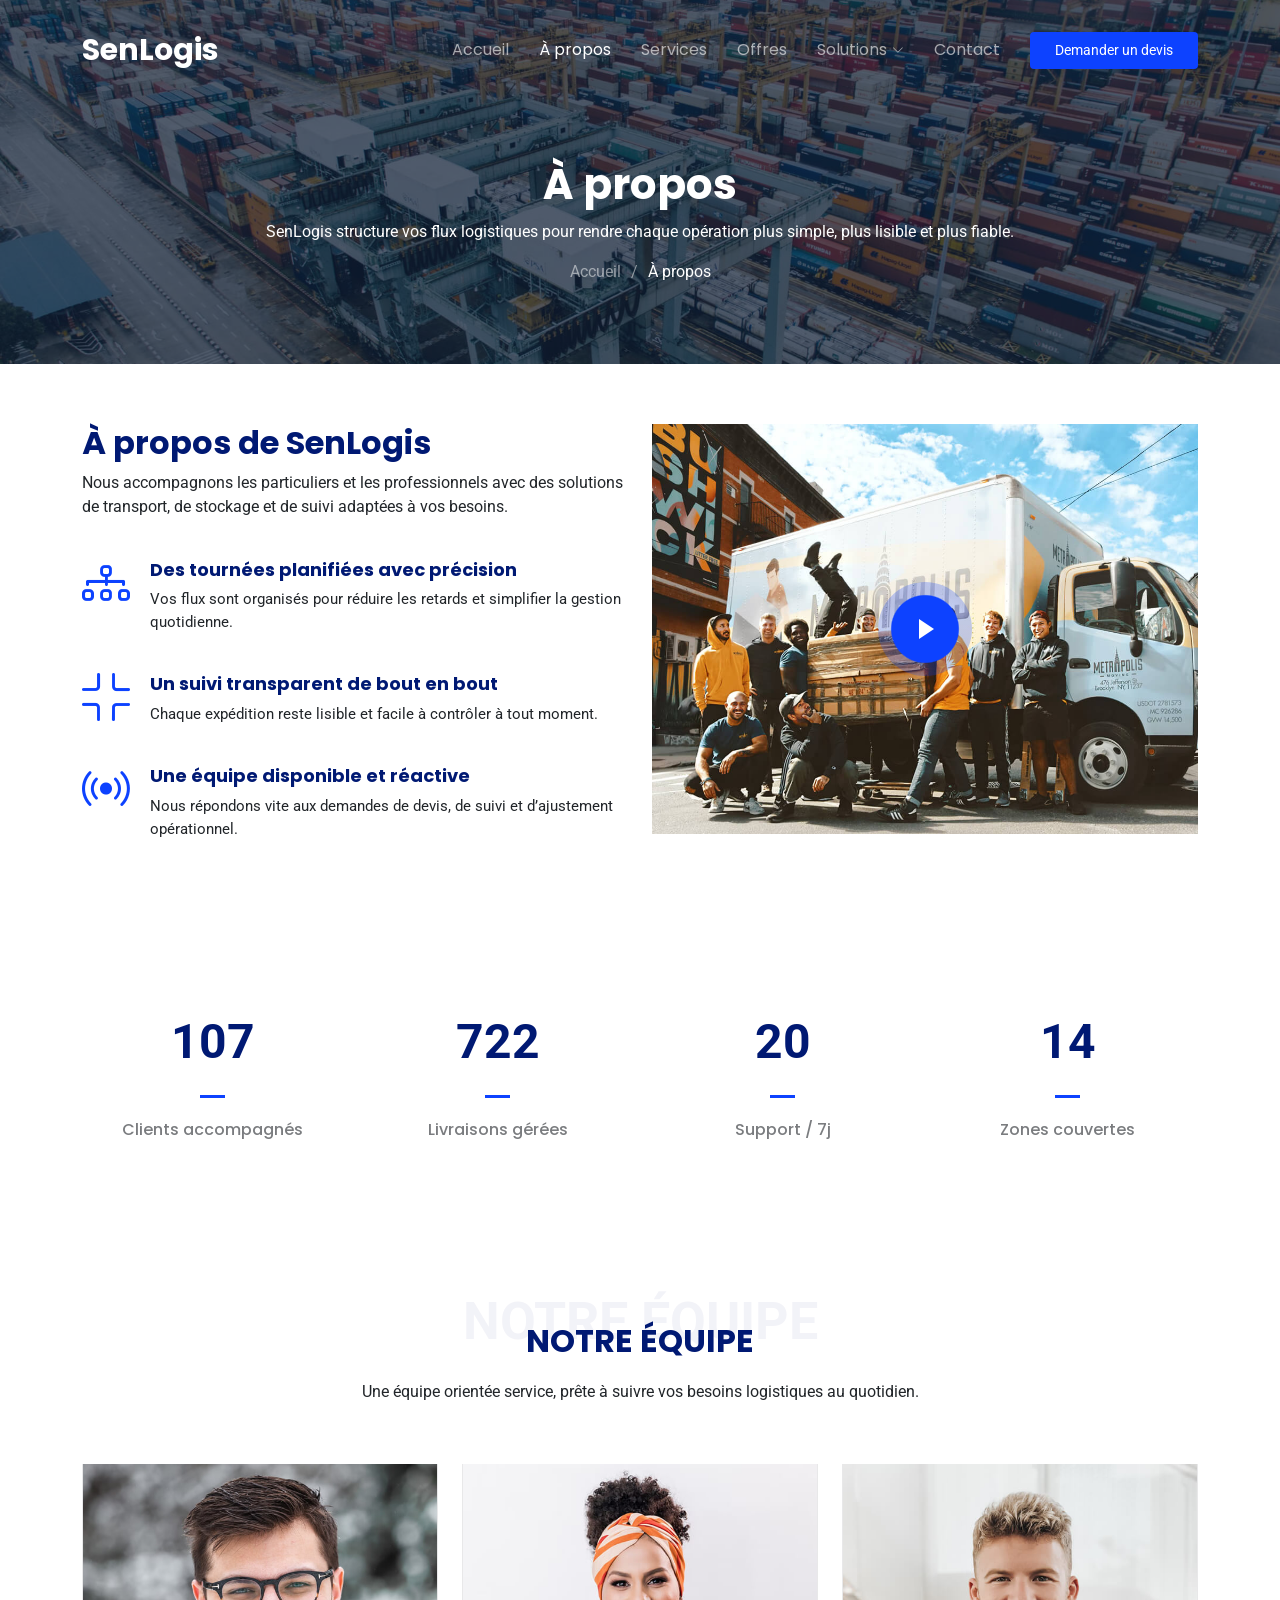
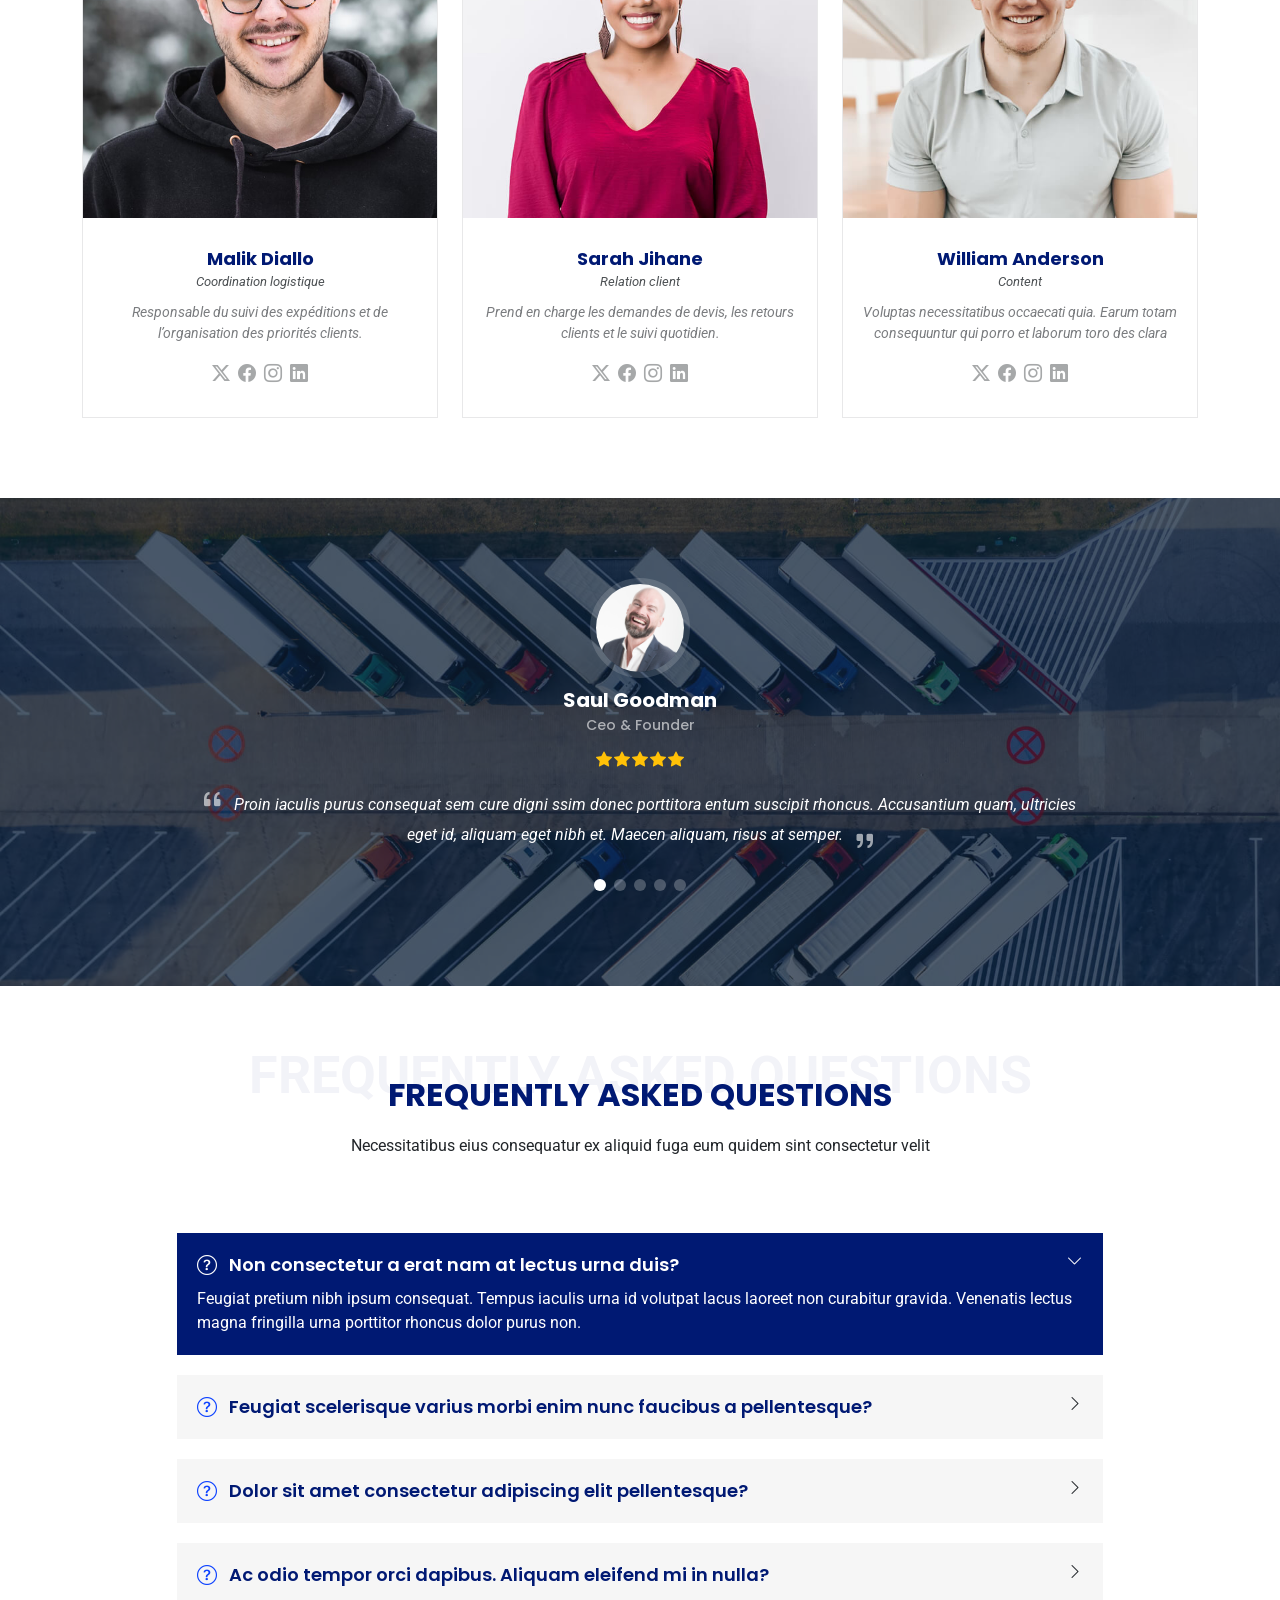
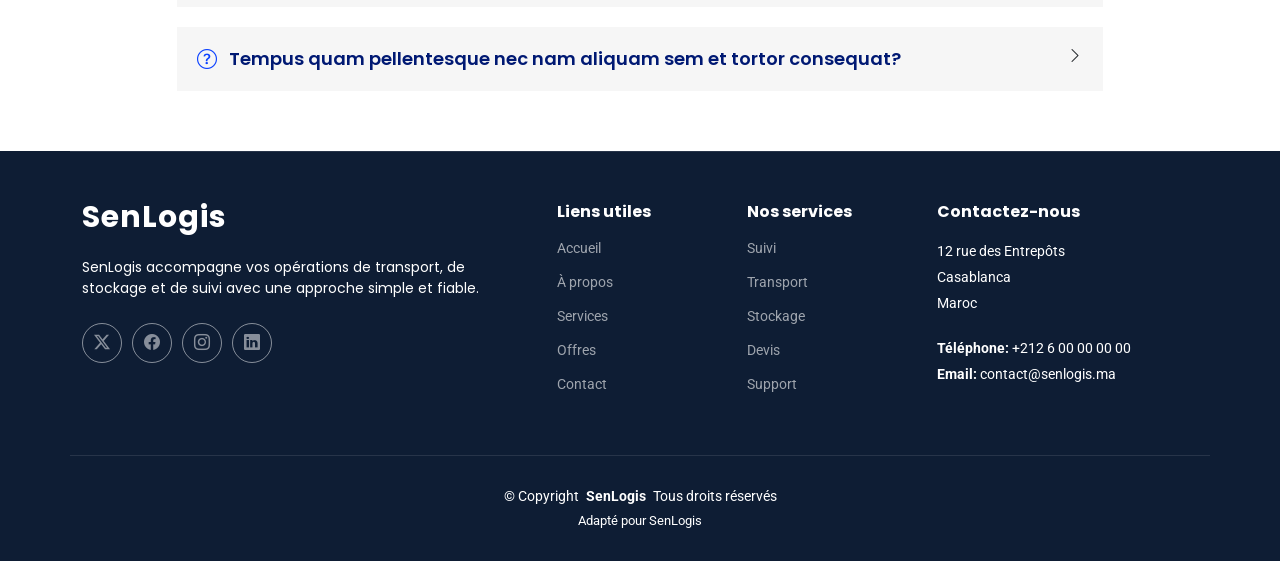
==== public/template/templateVitrine/Logis/about.html @ fa07f143 "project first push" ====
<!DOCTYPE html>
<html lang="en">

<head>
  <meta charset="utf-8">
  <meta content="width=device-width, initial-scale=1.0" name="viewport">
  <title>SenLogis - À propos</title>
  <meta name="description" content="">
  <meta name="keywords" content="">

  <!-- Favicons -->
  <link href="assets/img/favicon.png" rel="icon">
  <link href="assets/img/apple-touch-icon.png" rel="apple-touch-icon">

  <!-- Fonts -->
  <link href="https://fonts.googleapis.com" rel="preconnect">
  <link href="https://fonts.gstatic.com" rel="preconnect" crossorigin>
  <link href="https://fonts.googleapis.com/css2?family=Roboto:ital,wght@0,100;0,300;0,400;0,500;0,700;0,900;1,100;1,300;1,400;1,500;1,700;1,900&family=Poppins:ital,wght@0,100;0,200;0,300;0,400;0,500;0,600;0,700;0,800;0,900;1,100;1,200;1,300;1,400;1,500;1,600;1,700;1,800;1,900&display=swap" rel="stylesheet">

  <!-- Vendor CSS Files -->
  <link href="assets/vendor/bootstrap/css/bootstrap.min.css" rel="stylesheet">
  <link href="assets/vendor/bootstrap-icons/bootstrap-icons.css" rel="stylesheet">
  <link href="assets/vendor/aos/aos.css" rel="stylesheet">
  <link href="assets/vendor/fontawesome-free/css/all.min.css" rel="stylesheet">
  <link href="assets/vendor/glightbox/css/glightbox.min.css" rel="stylesheet">
  <link href="assets/vendor/swiper/swiper-bundle.min.css" rel="stylesheet">

  <!-- Main CSS File -->
  <link href="assets/css/main.css" rel="stylesheet">

  <!-- =======================================================
  * Template Name: SenLogis
  * Template URL: https://bootstrapmade.com/logis-bootstrap-logistics-website-template/
  * Updated: Apr 08 2026 with Bootstrap v5.3.8
  * Author: BootstrapMade.com
  * License: https://bootstrapmade.com/license/
  ======================================================== -->
</head>

<body class="about-page">

  <header id="header" class="header d-flex align-items-center fixed-top">
    <div class="container-fluid container-xl position-relative d-flex align-items-center">

      <a href="index.html" class="logo d-flex align-items-center me-auto">
        <!-- Uncomment the line below if you also wish to use an image logo -->
        <!-- <img src="assets/img/logo.png" alt=""> -->
        <h1 class="sitename">SenLogis</h1>
      </a>

      <nav id="navmenu" class="navmenu">
        <ul>
          <li><a href="index.html">Accueil<br></a></li>
          <li><a href="about.html" class="active">À propos</a></li>
          <li><a href="services.html">Services</a></li>
          <li><a href="pricing.html">Offres</a></li>
          <li class="dropdown"><a href="starter-page.html"><span>Solutions</span> <i class="bi bi-chevron-down toggle-dropdown"></i></a>
            <ul>
              <li><a href="service-details.html">Suivi</a></li>
              <li class="dropdown"><a href="service-details.html"><span>Détails</span> <i class="bi bi-chevron-down toggle-dropdown"></i></a>
                <ul>
                  <li><a href="about.html">Stockage</a></li>
                  <li><a href="services.html">Transport</a></li>
                  <li><a href="service-details.html">Fret</a></li>
                  <li><a href="pricing.html">Devis</a></li>
                  <li><a href="contact.html">Contact</a></li>
                </ul>
              </li>
              <li><a href="pricing.html">Offres</a></li>
              <li><a href="contact.html">Contact rapide</a></li>
              <li><a href="get-a-quote.html">Demande de devis</a></li>
            </ul>
          </li>
          <li><a href="contact.html">Contact</a></li>
        </ul>
        <i class="mobile-nav-toggle d-xl-none bi bi-list"></i>
      </nav>

      <a class="btn-getstarted" href="get-a-quote.html">Demander un devis</a>

    </div>
  </header>

  <main class="main">

    <!-- Page Title -->
    <div class="page-title dark-background" data-aos="fade" style="background-image: url(assets/img/page-title-bg.jpg);">
      <div class="container position-relative">
        <h1>À propos</h1>
        <p>SenLogis structure vos flux logistiques pour rendre chaque opération plus simple, plus lisible et plus fiable.</p>
        <nav class="breadcrumbs">
          <ol>
            <li><a href="index.html">Accueil</a></li>
            <li class="current">À propos</li>
          </ol>
        </nav>
      </div>
    </div><!-- End Page Title -->

    <!-- About Section -->
    <section id="about" class="about section">

      <div class="container">

        <div class="row gy-4">

          <div class="col-lg-6 position-relative align-self-start order-lg-last order-first" data-aos="fade-up" data-aos-delay="200">
            <img src="assets/img/about.jpg" class="img-fluid" alt="">
            <a href="https://www.youtube.com/watch?v=Y7f98aduVJ8" class="glightbox pulsating-play-btn"></a>
          </div>

          <div class="col-lg-6 content order-last  order-lg-first" data-aos="fade-up" data-aos-delay="100">
            <h3>À propos de SenLogis</h3>
            <p>
              Nous accompagnons les particuliers et les professionnels avec des solutions de transport, de stockage et de suivi adaptées à vos besoins.
            </p>
            <ul>
              <li>
                <i class="bi bi-diagram-3"></i>
                <div>
                  <h5>Des tournées planifiées avec précision</h5>
                  <p>Vos flux sont organisés pour réduire les retards et simplifier la gestion quotidienne.</p>
                </div>
              </li>
              <li>
                <i class="bi bi-fullscreen-exit"></i>
                <div>
                  <h5>Un suivi transparent de bout en bout</h5>
                  <p>Chaque expédition reste lisible et facile à contrôler à tout moment.</p>
                </div>
              </li>
              <li>
                <i class="bi bi-broadcast"></i>
                <div>
                  <h5>Une équipe disponible et réactive</h5>
                  <p>Nous répondons vite aux demandes de devis, de suivi et d’ajustement opérationnel.</p>
                </div>
              </li>
            </ul>
          </div>

        </div>

      </div>

    </section><!-- /About Section -->

    <!-- Stats Section -->
    <section id="stats" class="stats section">

      <div class="container" data-aos="fade-up" data-aos-delay="100">

        <div class="row gy-4">

          <div class="col-lg-3 col-md-6">
            <div class="stats-item text-center w-100 h-100">
              <span data-purecounter-start="0" data-purecounter-end="120" data-purecounter-duration="1" class="purecounter"></span>
              <p>Clients accompagnés</p>
            </div>
          </div><!-- End Stats Item -->

          <div class="col-lg-3 col-md-6">
            <div class="stats-item text-center w-100 h-100">
              <span data-purecounter-start="0" data-purecounter-end="840" data-purecounter-duration="1" class="purecounter"></span>
              <p>Livraisons gérées</p>
            </div>
          </div><!-- End Stats Item -->

          <div class="col-lg-3 col-md-6">
            <div class="stats-item text-center w-100 h-100">
              <span data-purecounter-start="0" data-purecounter-end="24" data-purecounter-duration="1" class="purecounter"></span>
              <p>Support / 7j</p>
            </div>
          </div><!-- End Stats Item -->

          <div class="col-lg-3 col-md-6">
            <div class="stats-item text-center w-100 h-100">
              <span data-purecounter-start="0" data-purecounter-end="18" data-purecounter-duration="1" class="purecounter"></span>
              <p>Zones couvertes</p>
            </div>
          </div><!-- End Stats Item -->

        </div>

      </div>

    </section><!-- /Stats Section -->

    <!-- Team Section -->
    <section id="team" class="team section">

      <!-- Section Title -->
      <div class="container section-title" data-aos="fade-up">
        <span>Notre équipe<br></span>
        <h2>Notre équipe</h2>
        <p>Une équipe orientée service, prête à suivre vos besoins logistiques au quotidien.</p>
      </div><!-- End Section Title -->

      <div class="container">

        <div class="row">

          <div class="col-lg-4 col-md-6 d-flex" data-aos="fade-up" data-aos-delay="100">
            <div class="member">
              <img src="assets/img/team/team-1.jpg" class="img-fluid" alt="">
              <div class="member-content">
                <h4>Malik Diallo</h4>
                <span>Coordination logistique</span>
                <p>
                  Responsable du suivi des expéditions et de l’organisation des priorités clients.
                </p>
                <div class="social">
                  <a href=""><i class="bi bi-twitter-x"></i></a>
                  <a href=""><i class="bi bi-facebook"></i></a>
                  <a href=""><i class="bi bi-instagram"></i></a>
                  <a href=""><i class="bi bi-linkedin"></i></a>
                </div>
              </div>
            </div>
          </div><!-- End Team Member -->

          <div class="col-lg-4 col-md-6 d-flex" data-aos="fade-up" data-aos-delay="200">
            <div class="member">
              <img src="assets/img/team/team-2.jpg" class="img-fluid" alt="">
              <div class="member-content">
                <h4>Sarah Jihane</h4>
                <span>Relation client</span>
                <p>
                  Prend en charge les demandes de devis, les retours clients et le suivi quotidien.
                </p>
                <div class="social">
                  <a href=""><i class="bi bi-twitter-x"></i></a>
                  <a href=""><i class="bi bi-facebook"></i></a>
                  <a href=""><i class="bi bi-instagram"></i></a>
                  <a href=""><i class="bi bi-linkedin"></i></a>
                </div>
              </div>
            </div>
          </div><!-- End Team Member -->

          <div class="col-lg-4 col-md-6 d-flex" data-aos="fade-up" data-aos-delay="300">
            <div class="member">
              <img src="assets/img/team/team-3.jpg" class="img-fluid" alt="">
              <div class="member-content">
                <h4>William Anderson</h4>
                <span>Content</span>
                <p>
                  Voluptas necessitatibus occaecati quia. Earum totam consequuntur qui porro et laborum toro des clara
                </p>
                <div class="social">
                  <a href=""><i class="bi bi-twitter-x"></i></a>
                  <a href=""><i class="bi bi-facebook"></i></a>
                  <a href=""><i class="bi bi-instagram"></i></a>
                  <a href=""><i class="bi bi-linkedin"></i></a>
                </div>
              </div>
            </div>
          </div><!-- End Team Member -->

        </div>

      </div>

    </section><!-- /Team Section -->

    <!-- Testimonials Section -->
    <section id="testimonials" class="testimonials section dark-background">

      <img src="assets/img/testimonials-bg.jpg" class="testimonials-bg" alt="">

      <div class="container" data-aos="fade-up" data-aos-delay="100">

        <div class="swiper init-swiper">
          <script type="application/json" class="swiper-config">
            {
              "loop": true,
              "speed": 600,
              "autoplay": {
                "delay": 5000
              },
              "slidesPerView": "auto",
              "pagination": {
                "el": ".swiper-pagination",
                "type": "bullets",
                "clickable": true
              }
            }
          </script>
          <div class="swiper-wrapper">

            <div class="swiper-slide">
              <div class="testimonial-item">
                <img src="assets/img/testimonials/testimonials-1.jpg" class="testimonial-img" alt="">
                <h3>Saul Goodman</h3>
                <h4>Ceo &amp; Founder</h4>
                <div class="stars">
                  <i class="bi bi-star-fill"></i><i class="bi bi-star-fill"></i><i class="bi bi-star-fill"></i><i class="bi bi-star-fill"></i><i class="bi bi-star-fill"></i>
                </div>
                <p>
                  <i class="bi bi-quote quote-icon-left"></i>
                  <span>Proin iaculis purus consequat sem cure digni ssim donec porttitora entum suscipit rhoncus. Accusantium quam, ultricies eget id, aliquam eget nibh et. Maecen aliquam, risus at semper.</span>
                  <i class="bi bi-quote quote-icon-right"></i>
                </p>
              </div>
            </div><!-- End testimonial item -->

            <div class="swiper-slide">
              <div class="testimonial-item">
                <img src="assets/img/testimonials/testimonials-2.jpg" class="testimonial-img" alt="">
                <h3>Sara Wilsson</h3>
                <h4>Designer</h4>
                <div class="stars">
                  <i class="bi bi-star-fill"></i><i class="bi bi-star-fill"></i><i class="bi bi-star-fill"></i><i class="bi bi-star-fill"></i><i class="bi bi-star-fill"></i>
                </div>
                <p>
                  <i class="bi bi-quote quote-icon-left"></i>
                  <span>Export tempor illum tamen malis malis eram quae irure esse labore quem cillum quid cillum eram malis quorum velit fore eram velit sunt aliqua noster fugiat irure amet legam anim culpa.</span>
                  <i class="bi bi-quote quote-icon-right"></i>
                </p>
              </div>
            </div><!-- End testimonial item -->

            <div class="swiper-slide">
              <div class="testimonial-item">
                <img src="assets/img/testimonials/testimonials-3.jpg" class="testimonial-img" alt="">
                <h3>Jena Karlis</h3>
                <h4>Store Owner</h4>
                <div class="stars">
                  <i class="bi bi-star-fill"></i><i class="bi bi-star-fill"></i><i class="bi bi-star-fill"></i><i class="bi bi-star-fill"></i><i class="bi bi-star-fill"></i>
                </div>
                <p>
                  <i class="bi bi-quote quote-icon-left"></i>
                  <span>Enim nisi quem export duis labore cillum quae magna enim sint quorum nulla quem veniam duis minim tempor labore quem eram duis noster aute amet eram fore quis sint minim.</span>
                  <i class="bi bi-quote quote-icon-right"></i>
                </p>
              </div>
            </div><!-- End testimonial item -->

            <div class="swiper-slide">
              <div class="testimonial-item">
                <img src="assets/img/testimonials/testimonials-4.jpg" class="testimonial-img" alt="">
                <h3>Matt Brandon</h3>
                <h4>Freelancer</h4>
                <div class="stars">
                  <i class="bi bi-star-fill"></i><i class="bi bi-star-fill"></i><i class="bi bi-star-fill"></i><i class="bi bi-star-fill"></i><i class="bi bi-star-fill"></i>
                </div>
                <p>
                  <i class="bi bi-quote quote-icon-left"></i>
                  <span>Fugiat enim eram quae cillum dolore dolor amet nulla culpa multos export minim fugiat minim velit minim dolor enim duis veniam ipsum anim magna sunt elit fore quem dolore labore illum veniam.</span>
                  <i class="bi bi-quote quote-icon-right"></i>
                </p>
              </div>
            </div><!-- End testimonial item -->

            <div class="swiper-slide">
              <div class="testimonial-item">
                <img src="assets/img/testimonials/testimonials-5.jpg" class="testimonial-img" alt="">
                <h3>John Larson</h3>
                <h4>Entrepreneur</h4>
                <div class="stars">
                  <i class="bi bi-star-fill"></i><i class="bi bi-star-fill"></i><i class="bi bi-star-fill"></i><i class="bi bi-star-fill"></i><i class="bi bi-star-fill"></i>
                </div>
                <p>
                  <i class="bi bi-quote quote-icon-left"></i>
                  <span>Quis quorum aliqua sint quem legam fore sunt eram irure aliqua veniam tempor noster veniam enim culpa labore duis sunt culpa nulla illum cillum fugiat legam esse veniam culpa fore nisi cillum quid.</span>
                  <i class="bi bi-quote quote-icon-right"></i>
                </p>
              </div>
            </div><!-- End testimonial item -->

          </div>
          <div class="swiper-pagination"></div>
        </div>

      </div>

    </section><!-- /Testimonials Section -->

    <!-- Faq Section -->
    <section id="faq" class="faq section">

      <!-- Section Title -->
      <div class="container section-title" data-aos="fade-up">
        <span>Frequently Asked Questions</span>
        <h2>Frequently Asked Questions</h2>
        <p>Necessitatibus eius consequatur ex aliquid fuga eum quidem sint consectetur velit</p>
      </div><!-- End Section Title -->

      <div class="container">

        <div class="row justify-content-center">

          <div class="col-lg-10">

            <div class="faq-container">

              <div class="faq-item faq-active" data-aos="fade-up" data-aos-delay="200">
                <i class="faq-icon bi bi-question-circle"></i>
                <h3>Non consectetur a erat nam at lectus urna duis?</h3>
                <div class="faq-content">
                  <p>Feugiat pretium nibh ipsum consequat. Tempus iaculis urna id volutpat lacus laoreet non curabitur gravida. Venenatis lectus magna fringilla urna porttitor rhoncus dolor purus non.</p>
                </div>
                <i class="faq-toggle bi bi-chevron-right"></i>
              </div><!-- End Faq item-->

              <div class="faq-item" data-aos="fade-up" data-aos-delay="300">
                <i class="faq-icon bi bi-question-circle"></i>
                <h3>Feugiat scelerisque varius morbi enim nunc faucibus a pellentesque?</h3>
                <div class="faq-content">
                  <p>Dolor sit amet consectetur adipiscing elit pellentesque habitant morbi. Id interdum velit laoreet id donec ultrices. Fringilla phasellus faucibus scelerisque eleifend donec pretium. Est pellentesque elit ullamcorper dignissim. Mauris ultrices eros in cursus turpis massa tincidunt dui.</p>
                </div>
                <i class="faq-toggle bi bi-chevron-right"></i>
              </div><!-- End Faq item-->

              <div class="faq-item" data-aos="fade-up" data-aos-delay="400">
                <i class="faq-icon bi bi-question-circle"></i>
                <h3>Dolor sit amet consectetur adipiscing elit pellentesque?</h3>
                <div class="faq-content">
                  <p>Eleifend mi in nulla posuere sollicitudin aliquam ultrices sagittis orci. Faucibus pulvinar elementum integer enim. Sem nulla pharetra diam sit amet nisl suscipit. Rutrum tellus pellentesque eu tincidunt. Lectus urna duis convallis convallis tellus. Urna molestie at elementum eu facilisis sed odio morbi quis</p>
                </div>
                <i class="faq-toggle bi bi-chevron-right"></i>
              </div><!-- End Faq item-->

              <div class="faq-item" data-aos="fade-up" data-aos-delay="500">
                <i class="faq-icon bi bi-question-circle"></i>
                <h3>Ac odio tempor orci dapibus. Aliquam eleifend mi in nulla?</h3>
                <div class="faq-content">
                  <p>Dolor sit amet consectetur adipiscing elit pellentesque habitant morbi. Id interdum velit laoreet id donec ultrices. Fringilla phasellus faucibus scelerisque eleifend donec pretium. Est pellentesque elit ullamcorper dignissim. Mauris ultrices eros in cursus turpis massa tincidunt dui.</p>
                </div>
                <i class="faq-toggle bi bi-chevron-right"></i>
              </div><!-- End Faq item-->

              <div class="faq-item" data-aos="fade-up" data-aos-delay="600">
                <i class="faq-icon bi bi-question-circle"></i>
                <h3>Tempus quam pellentesque nec nam aliquam sem et tortor consequat?</h3>
                <div class="faq-content">
                  <p>Molestie a iaculis at erat pellentesque adipiscing commodo. Dignissim suspendisse in est ante in. Nunc vel risus commodo viverra maecenas accumsan. Sit amet nisl suscipit adipiscing bibendum est. Purus gravida quis blandit turpis cursus in</p>
                </div>
                <i class="faq-toggle bi bi-chevron-right"></i>
              </div><!-- End Faq item-->

            </div>

          </div>

        </div>

      </div>

    </section><!-- /Faq Section -->

  </main>

  <footer id="footer" class="footer dark-background">

    <div class="container footer-top">
      <div class="row gy-4">
        <div class="col-lg-5 col-md-12 footer-about">
          <a href="index.html" class="logo d-flex align-items-center">
            <span class="sitename">SenLogis</span>
          </a>
          <p>SenLogis accompagne vos opérations de transport, de stockage et de suivi avec une approche simple et fiable.</p>
          <div class="social-links d-flex mt-4">
            <a href=""><i class="bi bi-twitter-x"></i></a>
            <a href=""><i class="bi bi-facebook"></i></a>
            <a href=""><i class="bi bi-instagram"></i></a>
            <a href=""><i class="bi bi-linkedin"></i></a>
          </div>
        </div>

        <div class="col-lg-2 col-6 footer-links">
          <h4>Liens utiles</h4>
          <ul>
            <li><a href="index.html">Accueil</a></li>
            <li><a href="about.html">À propos</a></li>
            <li><a href="services.html">Services</a></li>
            <li><a href="pricing.html">Offres</a></li>
            <li><a href="contact.html">Contact</a></li>
          </ul>
        </div>

        <div class="col-lg-2 col-6 footer-links">
          <h4>Nos services</h4>
          <ul>
            <li><a href="service-details.html">Suivi</a></li>
            <li><a href="service-details.html">Transport</a></li>
            <li><a href="service-details.html">Stockage</a></li>
            <li><a href="get-a-quote.html">Devis</a></li>
            <li><a href="contact.html">Support</a></li>
          </ul>
        </div>

        <div class="col-lg-3 col-md-12 footer-contact text-center text-md-start">
          <h4>Contactez-nous</h4>
          <p>12 rue des Entrepôts</p>
          <p>Casablanca</p>
          <p>Maroc</p>
          <p class="mt-4"><strong>Téléphone:</strong> <span>+212 6 00 00 00 00</span></p>
          <p><strong>Email:</strong> <span>contact@senlogis.ma</span></p>
        </div>

      </div>
    </div>

    <div class="container copyright text-center mt-4">
      <p>© <span>Copyright</span> <strong class="px-1 sitename">SenLogis</strong> <span>Tous droits réservés</span></p>
      <div class="credits">
        <!-- All the links in the footer should remain intact. -->
        <!-- You can delete the links only if you've purchased the pro version. -->
        <!-- Licensing information: https://bootstrapmade.com/license/ -->
        <!-- Purchase the pro version with working PHP/AJAX contact form: [buy-url] -->
        Adapté pour SenLogis
      </div>
    </div>

  </footer>

  <!-- Scroll Top -->
  <a href="#" id="scroll-top" class="scroll-top d-flex align-items-center justify-content-center"><i class="bi bi-arrow-up-short"></i></a>

  <!-- Preloader -->
  <div id="preloader"></div>

  <!-- Vendor JS Files -->
  <script src="assets/vendor/bootstrap/js/bootstrap.bundle.min.js"></script>
  <script src="assets/vendor/php-email-form/validate.js"></script>
  <script src="assets/vendor/aos/aos.js"></script>
  <script src="assets/vendor/purecounter/purecounter_vanilla.js"></script>
  <script src="assets/vendor/glightbox/js/glightbox.min.js"></script>
  <script src="assets/vendor/swiper/swiper-bundle.min.js"></script>

  <!-- Main JS File -->
  <script src="assets/js/main.js"></script>

</body>

</html>
---- public/template/templateVitrine/Logis/assets/css/main.css ----
/**
* Template Name: Logis
* Template URL: https://bootstrapmade.com/logis-bootstrap-logistics-website-template/
* Updated: Aug 07 2024 with Bootstrap v5.3.3
* Author: BootstrapMade.com
* License: https://bootstrapmade.com/license/
*/

/*--------------------------------------------------------------
# Font & Color Variables
# Help: https://bootstrapmade.com/color-system/
--------------------------------------------------------------*/
/* Fonts */
:root {
  --default-font: "Roboto",  system-ui, -apple-system, "Segoe UI", Roboto, "Helvetica Neue", Arial, "Noto Sans", "Liberation Sans", sans-serif, "Apple Color Emoji", "Segoe UI Emoji", "Segoe UI Symbol", "Noto Color Emoji";
  --heading-font: "Poppins",  sans-serif;
  --nav-font: "Poppins",  sans-serif;
}

/* Global Colors - The following color variables are used throughout the website. Updating them here will change the color scheme of the entire website */
:root { 
  --background-color: #ffffff; /* Background color for the entire website, including individual sections */
  --default-color: #212529; /* Default color used for the majority of the text content across the entire website */
  --heading-color: #001973; /* Color for headings, subheadings and title throughout the website */
  --accent-color: #0d42ff; /* Accent color that represents your brand on the website. It's used for buttons, links, and other elements that need to stand out */
  --surface-color: #ffffff; /* The surface color is used as a background of boxed elements within sections, such as cards, icon boxes, or other elements that require a visual separation from the global background. */
  --contrast-color: #ffffff; /* Contrast color for text, ensuring readability against backgrounds of accent, heading, or default colors. */
}

/* Nav Menu Colors - The following color variables are used specifically for the navigation menu. They are separate from the global colors to allow for more customization options */
:root {
  --nav-color: rgba(255, 255, 255, 0.6);  /* The default color of the main navmenu links */
  --nav-hover-color: #ffffff; /* Applied to main navmenu links when they are hovered over or active */
  --nav-mobile-background-color: #ffffff; /* Used as the background color for mobile navigation menu */
  --nav-dropdown-background-color: #ffffff; /* Used as the background color for dropdown items that appear when hovering over primary navigation items */
  --nav-dropdown-color: #212529; /* Used for navigation links of the dropdown items in the navigation menu. */
  --nav-dropdown-hover-color: #0d42ff; /* Similar to --nav-hover-color, this color is applied to dropdown navigation links when they are hovered over. */
}

/* Color Presets - These classes override global colors when applied to any section or element, providing reuse of the sam color scheme. */

.light-background {
  --background-color: #f7f9fc;
  --surface-color: #ffffff;
}

.dark-background {
  --background-color: #0e1d34;
  --default-color: #ffffff;
  --heading-color: #ffffff;
  --surface-color: #19335c;
  --contrast-color: #ffffff;
}

/* Smooth scroll */
:root {
  scroll-behavior: smooth;
}

/*--------------------------------------------------------------
# General Styling & Shared Classes
--------------------------------------------------------------*/
body {
  color: var(--default-color);
  background-color: var(--background-color);
  font-family: var(--default-font);
}

a {
  color: var(--accent-color);
  text-decoration: none;
  transition: 0.3s;
}

a:hover {
  color: color-mix(in srgb, var(--accent-color), transparent 25%);
  text-decoration: none;
}

h1,
h2,
h3,
h4,
h5,
h6 {
  color: var(--heading-color);
  font-family: var(--heading-font);
}

/* Pulsating Play Button
------------------------------*/
.pulsating-play-btn {
  width: 94px;
  height: 94px;
  background: radial-gradient(var(--accent-color) 50%, color-mix(in srgb, var(--accent-color), transparent 75%) 52%);
  border-radius: 50%;
  display: block;
  position: relative;
  overflow: hidden;
}

.pulsating-play-btn:before {
  content: "";
  position: absolute;
  width: 120px;
  height: 120px;
  animation-delay: 0s;
  animation: pulsate-play-btn 2s;
  animation-direction: forwards;
  animation-iteration-count: infinite;
  animation-timing-function: steps;
  opacity: 1;
  border-radius: 50%;
  border: 5px solid color-mix(in srgb, var(--accent-color), transparent 30%);
  top: -15%;
  left: -15%;
  background: rgba(198, 16, 0, 0);
}

.pulsating-play-btn:after {
  content: "";
  position: absolute;
  left: 50%;
  top: 50%;
  transform: translateX(-40%) translateY(-50%);
  width: 0;
  height: 0;
  border-top: 10px solid transparent;
  border-bottom: 10px solid transparent;
  border-left: 15px solid #fff;
  z-index: 100;
  transition: all 400ms cubic-bezier(0.55, 0.055, 0.675, 0.19);
}

.pulsating-play-btn:hover:before {
  content: "";
  position: absolute;
  left: 50%;
  top: 50%;
  transform: translateX(-40%) translateY(-50%);
  width: 0;
  height: 0;
  border: none;
  border-top: 10px solid transparent;
  border-bottom: 10px solid transparent;
  border-left: 15px solid #fff;
  z-index: 200;
  animation: none;
  border-radius: 0;
}

.pulsating-play-btn:hover:after {
  border-left: 15px solid var(--accent-color);
  transform: scale(20);
}

@keyframes pulsate-play-btn {
  0% {
    transform: scale(0.6, 0.6);
    opacity: 1;
  }

  100% {
    transform: scale(1, 1);
    opacity: 0;
  }
}

/* PHP Email Form Messages
------------------------------*/
.php-email-form .error-message {
  display: none;
  background: #df1529;
  color: #ffffff;
  text-align: left;
  padding: 15px;
  margin-bottom: 24px;
  font-weight: 600;
}

.php-email-form .sent-message {
  display: none;
  color: #ffffff;
  background: #059652;
  text-align: center;
  padding: 15px;
  margin-bottom: 24px;
  font-weight: 600;
}

.php-email-form .loading {
  display: none;
  background: var(--surface-color);
  text-align: center;
  padding: 15px;
  margin-bottom: 24px;
}

.php-email-form .loading:before {
  content: "";
  display: inline-block;
  border-radius: 50%;
  width: 24px;
  height: 24px;
  margin: 0 10px -6px 0;
  border: 3px solid var(--accent-color);
  border-top-color: var(--surface-color);
  animation: php-email-form-loading 1s linear infinite;
}

@keyframes php-email-form-loading {
  0% {
    transform: rotate(0deg);
  }

  100% {
    transform: rotate(360deg);
  }
}

/*--------------------------------------------------------------
# Global Header
--------------------------------------------------------------*/
.header {
  --background-color: rgba(255, 255, 255, 0);
  --heading-color: #ffffff;
  color: var(--default-color);
  background-color: var(--background-color);
  padding: 20px 0;
  transition: all 0.5s;
  z-index: 997;
}

.header .logo {
  line-height: 1;
}

.header .logo img {
  max-height: 36px;
  margin-right: 8px;
}

.header .logo h1 {
  font-size: 30px;
  margin: 0;
  font-weight: 700;
  color: var(--heading-color);
}

.header .btn-getstarted,
.header .btn-getstarted:focus {
  color: var(--contrast-color);
  background: var(--accent-color);
  font-size: 14px;
  padding: 8px 25px;
  margin: 0 0 0 30px;
  border-radius: 4px;
  transition: 0.3s;
}

.header .btn-getstarted:hover,
.header .btn-getstarted:focus:hover {
  color: var(--contrast-color);
  background: color-mix(in srgb, var(--accent-color), transparent 15%);
}

@media (max-width: 1200px) {
  .header .logo {
    order: 1;
  }

  .header .btn-getstarted {
    order: 2;
    margin: 0 15px 0 0;
    padding: 6px 15px;
  }

  .header .navmenu {
    order: 3;
  }
}

.scrolled .header {
  padding: 10px 0;
  box-shadow: 0px 0 18px rgba(0, 0, 0, 0.1);
}

/* Global Header on Scroll
------------------------------*/
.scrolled .header {
  --background-color: rgba(14, 29, 52, 0.9);
}

/*--------------------------------------------------------------
# Navigation Menu
--------------------------------------------------------------*/
/* Navmenu - Desktop */
@media (min-width: 1200px) {
  .navmenu {
    padding: 0;
  }

  .navmenu ul {
    margin: 0;
    padding: 0;
    display: flex;
    list-style: none;
    align-items: center;
  }

  .navmenu li {
    position: relative;
  }

  .navmenu a,
  .navmenu a:focus {
    color: var(--nav-color);
    padding: 18px 15px;
    font-size: 16px;
    font-family: var(--nav-font);
    font-weight: 400;
    display: flex;
    align-items: center;
    justify-content: space-between;
    white-space: nowrap;
    transition: 0.3s;
  }

  .navmenu a i,
  .navmenu a:focus i {
    font-size: 12px;
    line-height: 0;
    margin-left: 5px;
    transition: 0.3s;
  }

  .navmenu li:last-child a {
    padding-right: 0;
  }

  .navmenu li:hover>a,
  .navmenu .active,
  .navmenu .active:focus {
    color: var(--nav-hover-color);
  }

  .navmenu .dropdown ul {
    margin: 0;
    padding: 10px 0;
    background: var(--nav-dropdown-background-color);
    display: block;
    position: absolute;
    visibility: hidden;
    left: 14px;
    top: 130%;
    opacity: 0;
    transition: 0.3s;
    border-radius: 4px;
    z-index: 99;
    box-shadow: 0px 0px 30px rgba(0, 0, 0, 0.1);
  }

  .navmenu .dropdown ul li {
    min-width: 200px;
  }

  .navmenu .dropdown ul a {
    padding: 10px 20px;
    font-size: 15px;
    text-transform: none;
    color: var(--nav-dropdown-color);
  }

  .navmenu .dropdown ul a i {
    font-size: 12px;
  }

  .navmenu .dropdown ul a:hover,
  .navmenu .dropdown ul .active:hover,
  .navmenu .dropdown ul li:hover>a {
    color: var(--nav-dropdown-hover-color);
  }

  .navmenu .dropdown:hover>ul {
    opacity: 1;
    top: 100%;
    visibility: visible;
  }

  .navmenu .dropdown .dropdown ul {
    top: 0;
    left: -90%;
    visibility: hidden;
  }

  .navmenu .dropdown .dropdown:hover>ul {
    opacity: 1;
    top: 0;
    left: -100%;
    visibility: visible;
  }
}

/* Navmenu - Mobile */
@media (max-width: 1199px) {
  .mobile-nav-toggle {
    color: var(--nav-color);
    font-size: 28px;
    line-height: 0;
    margin-right: 10px;
    cursor: pointer;
    transition: color 0.3s;
  }

  .navmenu {
    padding: 0;
    z-index: 9997;
  }

  .navmenu ul {
    display: none;
    list-style: none;
    position: absolute;
    inset: 60px 20px 20px 20px;
    padding: 10px 0;
    margin: 0;
    border-radius: 6px;
    background-color: var(--nav-mobile-background-color);
    overflow-y: auto;
    transition: 0.3s;
    z-index: 9998;
    box-shadow: 0px 0px 30px rgba(0, 0, 0, 0.1);
  }

  .navmenu a,
  .navmenu a:focus {
    color: var(--nav-dropdown-color);
    padding: 10px 20px;
    font-family: var(--nav-font);
    font-size: 17px;
    font-weight: 500;
    display: flex;
    align-items: center;
    justify-content: space-between;
    white-space: nowrap;
    transition: 0.3s;
  }

  .navmenu a i,
  .navmenu a:focus i {
    font-size: 12px;
    line-height: 0;
    margin-left: 5px;
    width: 30px;
    height: 30px;
    display: flex;
    align-items: center;
    justify-content: center;
    border-radius: 50%;
    transition: 0.3s;
    background-color: color-mix(in srgb, var(--accent-color), transparent 90%);
  }

  .navmenu a i:hover,
  .navmenu a:focus i:hover {
    background-color: var(--accent-color);
    color: var(--contrast-color);
  }

  .navmenu a:hover,
  .navmenu .active,
  .navmenu .active:focus {
    color: var(--nav-dropdown-hover-color);
  }

  .navmenu .active i,
  .navmenu .active:focus i {
    background-color: var(--accent-color);
    color: var(--contrast-color);
    transform: rotate(180deg);
  }

  .navmenu .dropdown ul {
    position: static;
    display: none;
    z-index: 99;
    padding: 10px 0;
    margin: 10px 20px;
    background-color: var(--nav-dropdown-background-color);
    border: 1px solid color-mix(in srgb, var(--default-color), transparent 90%);
    box-shadow: none;
    transition: all 0.5s ease-in-out;
  }

  .navmenu .dropdown ul ul {
    background-color: rgba(33, 37, 41, 0.1);
  }

  .navmenu .dropdown>.dropdown-active {
    display: block;
    background-color: rgba(33, 37, 41, 0.03);
  }

  .mobile-nav-active {
    overflow: hidden;
  }

  .mobile-nav-active .mobile-nav-toggle {
    color: #fff;
    position: absolute;
    font-size: 32px;
    top: 15px;
    right: 15px;
    margin-right: 0;
    z-index: 9999;
  }

  .mobile-nav-active .navmenu {
    position: fixed;
    overflow: hidden;
    inset: 0;
    background: rgba(33, 37, 41, 0.8);
    transition: 0.3s;
  }

  .mobile-nav-active .navmenu>ul {
    display: block;
  }
}

/*--------------------------------------------------------------
# Global Footer
--------------------------------------------------------------*/
.footer {
  color: var(--default-color);
  background-color: var(--background-color);
  font-size: 14px;
  position: relative;
}

.footer .footer-top {
  padding-top: 50px;
  border-top: 1px solid color-mix(in srgb, var(--default-color), transparent 90%);
}

.footer .footer-about .logo {
  line-height: 1;
  margin-bottom: 25px;
}

.footer .footer-about .logo img {
  max-height: 40px;
  margin-right: 6px;
}

.footer .footer-about .logo span {
  color: var(--heading-color);
  font-size: 30px;
  font-weight: 700;
  letter-spacing: 1px;
  font-family: var(--heading-font);
}

.footer .footer-about p {
  font-size: 14px;
  font-family: var(--heading-font);
}

.footer .social-links a {
  display: flex;
  align-items: center;
  justify-content: center;
  width: 40px;
  height: 40px;
  border-radius: 50%;
  border: 1px solid color-mix(in srgb, var(--default-color), transparent 50%);
  font-size: 16px;
  color: color-mix(in srgb, var(--default-color), transparent 50%);
  margin-right: 10px;
  transition: 0.3s;
}

.footer .social-links a:hover {
  color: var(--default-color);
  border-color: var(--default-color);
}

.footer h4 {
  font-size: 16px;
  font-weight: bold;
  position: relative;
  padding-bottom: 12px;
}

.footer .footer-links {
  margin-bottom: 30px;
}

.footer .footer-links ul {
  list-style: none;
  padding: 0;
  margin: 0;
}

.footer .footer-links ul i {
  padding-right: 2px;
  font-size: 12px;
  line-height: 0;
}

.footer .footer-links ul li {
  padding: 10px 0;
  display: flex;
  align-items: center;
}

.footer .footer-links ul li:first-child {
  padding-top: 0;
}

.footer .footer-links ul a {
  color: color-mix(in srgb, var(--default-color), transparent 40%);
  display: inline-block;
  line-height: 1;
}

.footer .footer-links ul a:hover {
  color: var(--default-color);
}

.footer .footer-contact p {
  margin-bottom: 5px;
}

.footer .copyright {
  padding-top: 30px;
  padding-bottom: 30px;
  border-top: 1px solid color-mix(in srgb, var(--heading-color), transparent 90%);
}

.footer .copyright p {
  margin-bottom: 0;
}

.footer .credits {
  margin-top: 4px;
  font-size: 13px;
}

.footer .credits a {
  color: var(--default-color);
}

/*--------------------------------------------------------------
# Preloader
--------------------------------------------------------------*/
#preloader {
  position: fixed;
  inset: 0;
  z-index: 9999;
  overflow: hidden;
  background-color: var(--background-color);
  transition: all 0.6s ease-out;
  width: 100%;
  height: 100vh;
}

#preloader:before,
#preloader:after {
  content: "";
  position: absolute;
  border: 4px solid var(--accent-color);
  border-radius: 50%;
  animation: animate-preloader 2s cubic-bezier(0, 0.2, 0.8, 1) infinite;
}

#preloader:after {
  animation-delay: -0.5s;
}

@keyframes animate-preloader {
  0% {
    width: 10px;
    height: 10px;
    top: calc(50% - 5px);
    left: calc(50% - 5px);
    opacity: 1;
  }

  100% {
    width: 72px;
    height: 72px;
    top: calc(50% - 36px);
    left: calc(50% - 36px);
    opacity: 0;
  }
}

/*--------------------------------------------------------------
# Scroll Top Button
--------------------------------------------------------------*/
.scroll-top {
  position: fixed;
  visibility: hidden;
  opacity: 0;
  right: 15px;
  bottom: 15px;
  z-index: 99999;
  background-color: var(--accent-color);
  width: 40px;
  height: 40px;
  border-radius: 4px;
  transition: all 0.4s;
}

.scroll-top i {
  font-size: 24px;
  color: var(--contrast-color);
  line-height: 0;
}

.scroll-top:hover {
  background-color: color-mix(in srgb, var(--accent-color), transparent 20%);
  color: var(--contrast-color);
}

.scroll-top.active {
  visibility: visible;
  opacity: 1;
}

/*--------------------------------------------------------------
# Disable aos animation delay on mobile devices
--------------------------------------------------------------*/
@media screen and (max-width: 768px) {
  [data-aos-delay] {
    transition-delay: 0 !important;
  }
}

/*--------------------------------------------------------------
# Global Page Titles & Breadcrumbs
--------------------------------------------------------------*/
.page-title {
  color: var(--default-color);
  background-color: var(--background-color);
  background-size: cover;
  background-position: center;
  background-repeat: no-repeat;
  padding: 160px 0 80px 0;
  text-align: center;
  position: relative;
}

.page-title:before {
  content: "";
  background-color: color-mix(in srgb, var(--background-color), transparent 30%);
  position: absolute;
  inset: 0;
}

.page-title h1 {
  font-size: 42px;
  font-weight: 700;
  margin-bottom: 10px;
}

.page-title .breadcrumbs ol {
  display: flex;
  flex-wrap: wrap;
  list-style: none;
  justify-content: center;
  padding: 0;
  margin: 0;
  font-size: 16px;
  font-weight: 400;
}

.page-title .breadcrumbs ol a {
  color: color-mix(in srgb, var(--default-color), transparent 50%);
}

.page-title .breadcrumbs ol a:hover {
  color: var(--contrast-color);
}

.page-title .breadcrumbs ol li+li {
  padding-left: 10px;
}

.page-title .breadcrumbs ol li+li::before {
  content: "/";
  display: inline-block;
  padding-right: 10px;
  color: color-mix(in srgb, var(--default-color), transparent 50%);
}

/*--------------------------------------------------------------
# Global Sections
--------------------------------------------------------------*/
section,
.section {
  color: var(--default-color);
  background-color: var(--background-color);
  padding: 60px 0;
  scroll-margin-top: 100px;
  overflow: clip;
}

@media (max-width: 1199px) {

  section,
  .section {
    scroll-margin-top: 66px;
  }
}

/*--------------------------------------------------------------
# Global Section Titles
--------------------------------------------------------------*/
.section-title {
  text-align: center;
  padding: 30px 0;
  margin-bottom: 30px;
  position: relative;
}

.section-title h2 {
  font-size: 32px;
  font-weight: 700;
  text-transform: uppercase;
  margin-bottom: 20px;
  padding-bottom: 0;
  position: relative;
  z-index: 2;
}

.section-title span {
  position: absolute;
  top: 4px;
  color: color-mix(in srgb, var(--heading-color), transparent 95%);
  left: 0;
  right: 0;
  z-index: 1;
  font-weight: 700;
  font-size: 52px;
  text-transform: uppercase;
  line-height: 1;
}

.section-title p {
  margin-bottom: 0;
  position: relative;
  z-index: 2;
}

@media (max-width: 575px) {
  .section-title h2 {
    font-size: 28px;
    margin-bottom: 15px;
  }

  .section-title span {
    font-size: 38px;
  }
}

/*--------------------------------------------------------------
# Hero Section
--------------------------------------------------------------*/
.hero {
  width: 100%;
  min-height: 50vh;
  position: relative;
  padding: 120px 0 60px 0;
}

.hero .hero-bg {
  position: absolute;
  inset: 0;
  display: block;
  width: 100%;
  height: 100%;
  object-fit: cover;
  z-index: 1;
}

.hero .container {
  position: relative;
  z-index: 3;
}

.hero h2 {
  margin-bottom: 20px;
  padding: 0;
  font-size: 40px;
  font-weight: 700;
}

@media (max-width: 575px) {
  .hero h2 {
    font-size: 30px;
  }
}

.hero p {
  font-size: 15px;
  font-weight: 400;
  margin-bottom: 40px;
}

.hero form {
  background: color-mix(in srgb, var(--default-color) 5%, white 90%);
  padding: 10px;
  border-radius: 10px;
}

.hero form .form-control {
  padding-top: 18px;
  padding-bottom: 18px;
  padding-left: 20px;
  padding-right: 20px;
  border: none;
  margin-right: 10px;
  border: none !important;
  background: none !important;
}

.hero form .form-control:hover,
.hero form .form-control:focus {
  outline: none;
  box-shadow: none;
}

.hero form .btn-primary {
  color: var(--contrast-color);
  background-color: var(--accent-color);
  flex-shrink: 0;
  padding: 0 25px;
}

.hero form .btn-primary:hover {
  background-color: color-mix(in srgb, var(--accent-color), transparent 15%);
}

.hero .stats-item {
  padding: 30px;
  width: 100%;
}

.hero .stats-item span {
  font-size: 32px;
  display: block;
  font-weight: 700;
  margin-bottom: 15px;
  padding-bottom: 15px;
  position: relative;
}

.hero .stats-item span:after {
  content: "";
  position: absolute;
  display: block;
  width: 20px;
  height: 3px;
  background: var(--accent-color);
  left: 0;
  right: 0;
  bottom: 0;
  margin: auto;
}

.hero .stats-item p {
  padding: 0;
  margin: 0;
  font-family: var(--heading-font);
  font-size: 15px;
  font-weight: 600;
}

/*--------------------------------------------------------------
# Featured Services Section
--------------------------------------------------------------*/
.featured-services .service-item {
  position: relative;
  height: 100%;
  margin-bottom: 30px;
}

.featured-services .service-item .icon {
  margin-right: 20px;
}

.featured-services .service-item .icon i {
  color: var(--accent-color);
  font-size: 40px;
  transition: 0.3s;
}

.featured-services .service-item:hover .icon i {
  color: var(--accent-color);
}

.featured-services .service-item .title {
  color: var(--heading-color);
  font-weight: 700;
  margin-bottom: 10px;
  font-size: 20px;
  transition: 0.3s;
}

.featured-services .service-item .description {
  font-size: 15px;
  color: color-mix(in srgb, var(--default-color), transparent 30%);
  margin-bottom: 10px;
}

.featured-services .service-item .readmore {
  display: flex;
  align-items: center;
  color: color-mix(in srgb, var(--default-color), transparent 30%);
  transition: 0.3s;
  font-weight: 700;
  font-size: 14px;
}

.featured-services .service-item .readmore i {
  margin-left: 8px;
}

.featured-services .service-item:hover .title,
.featured-services .service-item:hover .readmore,
.featured-services .service-item:hover .icon i {
  color: var(--accent-color);
}

/*--------------------------------------------------------------
# About Section
--------------------------------------------------------------*/
.about .content h3 {
  font-size: 2rem;
  font-weight: 700;
}

.about .content ul {
  list-style: none;
  padding: 0;
}

.about .content ul li {
  display: flex;
  align-items: flex-start;
  margin-top: 40px;
}

.about .content ul i {
  flex-shrink: 0;
  font-size: 48px;
  color: var(--accent-color);
  margin-right: 20px;
  line-height: 0;
}

.about .content ul h5 {
  font-size: 18px;
  font-weight: 700;
}

.about .content ul p {
  font-size: 15px;
}

.about .content p:last-child {
  margin-bottom: 0;
}

.about .pulsating-play-btn {
  position: absolute;
  left: calc(50% - 47px);
  top: calc(50% - 47px);
}

/*--------------------------------------------------------------
# Services Section
--------------------------------------------------------------*/
.services .card {
  background-color: var(--surface-color);
  color: var(--default-color);
  border: 1px solid color-mix(in srgb, var(--default-color), transparent 85%);
  position: relative;
  border-radius: 0;
  height: 100%;
}

.services .card .card-img {
  overflow: hidden;
  margin-bottom: 15px;
  border-radius: 0;
}

.services .card .card-img img {
  transition: 0.3s ease-in-out;
}

.services .card h3 {
  font-weight: 700;
  font-size: 18px;
  margin-bottom: 5px;
  padding: 10px 30px;
  text-transform: uppercase;
}

.services .card a {
  color: var(--heading-color);
  transition: 0.3;
}

.services .card a:hover {
  color: var(--accent-color);
}

.services .card p {
  padding: 0 30px;
  margin-bottom: 30px;
  color: color-mix(in srgb, var(--default-color), transparent 40%);
  font-size: 15px;
}

.services .card:hover .card-img img {
  transform: scale(1.1);
}

/*--------------------------------------------------------------
# Call To Action Section
--------------------------------------------------------------*/
.call-to-action {
  padding: 80px 0;
  position: relative;
  clip-path: inset(0);
}

.call-to-action img {
  position: fixed;
  top: 0;
  left: 0;
  display: block;
  width: 100%;
  height: 100%;
  object-fit: cover;
  z-index: 1;
}

.call-to-action:before {
  content: "";
  background: color-mix(in srgb, var(--background-color), transparent 20%);
  position: absolute;
  inset: 0;
  z-index: 2;
}

.call-to-action .container {
  position: relative;
  z-index: 3;
}

.call-to-action h3 {
  font-size: 28px;
  font-weight: 700;
  color: var(--default-color);
}

.call-to-action p {
  color: var(--default-color);
}

.call-to-action .cta-btn {
  font-family: var(--heading-font);
  font-weight: 500;
  font-size: 16px;
  letter-spacing: 1px;
  display: inline-block;
  padding: 12px 40px;
  border-radius: 5px;
  transition: 0.5s;
  margin: 10px;
  border: 2px solid var(--contrast-color);
  color: var(--contrast-color);
}

.call-to-action .cta-btn:hover {
  background: var(--accent-color);
  border: 2px solid var(--accent-color);
}

/*--------------------------------------------------------------
# Features Section
--------------------------------------------------------------*/
.features .features-item {
  color: color-mix(in srgb, var(--default-color), transparent 20%);
}

.features .features-item+.features-item {
  margin-top: 100px;
}

@media (max-width: 640px) {
  .features .features-item+.features-item {
    margin-top: 40px;
  }
}

.features .features-item h3 {
  font-weight: 700;
  font-size: 26px;
}

.features .features-item ul {
  list-style: none;
  padding: 0;
}

.features .features-item ul li {
  padding-bottom: 10px;
  display: flex;
  align-items: center;
}

.features .features-item ul li:last-child {
  padding-bottom: 0;
}

.features .features-item ul i {
  font-size: 20px;
  padding-right: 4px;
  color: var(--accent-color);
}

.features .features-item p:last-child {
  margin-bottom: 0;
}

/*--------------------------------------------------------------
# Pricing Section
--------------------------------------------------------------*/
.pricing .pricing-item {
  background-color: var(--surface-color);
  box-shadow: 0 3px 20px -2px rgba(0, 0, 0, 0.1);
  border-top: 4px solid var(--background-color);
  padding: 60px 40px;
  height: 100%;
  border-radius: 5px;
}

.pricing h3 {
  font-weight: 600;
  margin-bottom: 15px;
  font-size: 20px;
}

.pricing h4 {
  color: var(--accent-color);
  font-size: 48px;
  font-weight: 400;
  font-family: var(--heading-font);
  margin-bottom: 0;
}

.pricing h4 sup {
  font-size: 28px;
}

.pricing h4 span {
  color: color-mix(in srgb, var(--default-color), transparent 50%);
  font-size: 18px;
}

.pricing ul {
  padding: 20px 0;
  list-style: none;
  color: color-mix(in srgb, var(--default-color), transparent 30%);
  text-align: left;
  line-height: 20px;
}

.pricing ul li {
  padding: 10px 0;
  display: flex;
  align-items: center;
}

.pricing ul i {
  color: #059652;
  font-size: 24px;
  padding-right: 3px;
}

.pricing ul .na {
  color: color-mix(in srgb, var(--default-color), transparent 60%);
}

.pricing ul .na i {
  color: color-mix(in srgb, var(--default-color), transparent 60%);
}

.pricing ul .na span {
  text-decoration: line-through;
}

.pricing .buy-btn {
  color: var(--accent-color);
  display: inline-block;
  padding: 8px 35px 10px 35px;
  border-radius: 50px;
  transition: none;
  font-size: 16px;
  font-weight: 500;
  font-family: var(--heading-font);
  transition: 0.3s;
  border: 1px solid var(--accent-color);
}

.pricing .buy-btn:hover {
  background: var(--accent-color);
  color: var(--contrast-color);
}

.pricing .featured {
  border-top-color: var(--accent-color);
}

.pricing .featured .buy-btn {
  background: var(--accent-color);
  color: var(--contrast-color);
}

@media (max-width: 992px) {
  .pricing .box {
    max-width: 60%;
    margin: 0 auto 30px auto;
  }
}

@media (max-width: 767px) {
  .pricing .box {
    max-width: 80%;
    margin: 0 auto 30px auto;
  }
}

@media (max-width: 420px) {
  .pricing .box {
    max-width: 100%;
    margin: 0 auto 30px auto;
  }
}

/*--------------------------------------------------------------
# Testimonials Section
--------------------------------------------------------------*/
.testimonials {
  padding: 80px 0;
  position: relative;
}

.testimonials:before {
  content: "";
  background: color-mix(in srgb, var(--background-color), transparent 30%);
  position: absolute;
  inset: 0;
  z-index: 2;
}

.testimonials .testimonials-bg {
  position: absolute;
  inset: 0;
  display: block;
  width: 100%;
  height: 100%;
  object-fit: cover;
  z-index: 1;
}

.testimonials .container {
  position: relative;
  z-index: 3;
}

.testimonials .testimonials-carousel,
.testimonials .testimonials-slider {
  overflow: hidden;
}

.testimonials .testimonial-item {
  text-align: center;
}

.testimonials .testimonial-item .testimonial-img {
  width: 100px;
  border-radius: 50%;
  border: 6px solid color-mix(in srgb, var(--default-color), transparent 85%);
  margin: 0 auto;
}

.testimonials .testimonial-item h3 {
  font-size: 20px;
  font-weight: bold;
  margin: 10px 0 5px 0;
}

.testimonials .testimonial-item h4 {
  font-size: 14px;
  margin: 0 0 15px 0;
  color: color-mix(in srgb, var(--default-color), transparent 40%);
}

.testimonials .testimonial-item .stars {
  margin-bottom: 15px;
}

.testimonials .testimonial-item .stars i {
  color: #ffc107;
  margin: 0 1px;
}

.testimonials .testimonial-item .quote-icon-left,
.testimonials .testimonial-item .quote-icon-right {
  color: color-mix(in srgb, var(--default-color), transparent 40%);
  font-size: 26px;
  line-height: 0;
}

.testimonials .testimonial-item .quote-icon-left {
  display: inline-block;
  left: -5px;
  position: relative;
}

.testimonials .testimonial-item .quote-icon-right {
  display: inline-block;
  right: -5px;
  position: relative;
  top: 10px;
  transform: scale(-1, -1);
}

.testimonials .testimonial-item p {
  font-style: italic;
  margin: 0 auto 15px auto;
}

.testimonials .swiper-wrapper {
  height: auto;
}

.testimonials .swiper-pagination {
  margin-top: 20px;
  position: relative;
}

.testimonials .swiper-pagination .swiper-pagination-bullet {
  width: 12px;
  height: 12px;
  background-color: color-mix(in srgb, var(--default-color), transparent 50%);
  opacity: 0.5;
}

.testimonials .swiper-pagination .swiper-pagination-bullet-active {
  background-color: var(--default-color);
  opacity: 1;
}

@media (min-width: 992px) {
  .testimonials .testimonial-item p {
    width: 80%;
  }
}

/*--------------------------------------------------------------
# Faq Section
--------------------------------------------------------------*/
.faq .faq-container {
  margin-top: 15px;
}

.faq .faq-container .faq-item {
  position: relative;
  padding: 20px;
  margin-bottom: 20px;
  background-color: color-mix(in srgb, var(--default-color), transparent 96%);
  overflow: hidden;
  transition: 0.3s;
}

.faq .faq-container .faq-item:last-child {
  margin-bottom: 0;
}

.faq .faq-container .faq-item h3 {
  font-weight: 600;
  font-size: 18px;
  line-height: 24px;
  margin: 0 30px 0 32px;
  transition: 0.3s;
  cursor: pointer;
}

.faq .faq-container .faq-item h3 span {
  color: var(--accent-color);
  padding-right: 5px;
}

.faq .faq-container .faq-item h3:hover {
  color: var(--accent-color);
}

.faq .faq-container .faq-item .faq-content {
  display: grid;
  grid-template-rows: 0fr;
  transition: 0.3s ease-in-out;
  visibility: hidden;
  opacity: 0;
}

.faq .faq-container .faq-item .faq-content p {
  margin-bottom: 0;
  overflow: hidden;
}

.faq .faq-container .faq-item .faq-icon {
  position: absolute;
  top: 22px;
  left: 20px;
  font-size: 20px;
  line-height: 0;
  transition: 0.3s;
  color: var(--accent-color);
}

.faq .faq-container .faq-item .faq-toggle {
  position: absolute;
  top: 20px;
  right: 20px;
  font-size: 16px;
  line-height: 0;
  transition: 0.3s;
  cursor: pointer;
}

.faq .faq-container .faq-item .faq-toggle:hover {
  color: var(--accent-color);
}

.faq .faq-container .faq-active {
  background-color: var(--heading-color);
  transition: 0.3s;
}

.faq .faq-container .faq-active h3,
.faq .faq-container .faq-active h3:hover,
.faq .faq-container .faq-active .faq-toggle,
.faq .faq-container .faq-active .faq-icon,
.faq .faq-container .faq-active .faq-content {
  color: var(--contrast-color);
}

.faq .faq-container .faq-active .faq-content {
  grid-template-rows: 1fr;
  visibility: visible;
  opacity: 1;
  padding-top: 10px;
}

.faq .faq-container .faq-active .faq-toggle {
  transform: rotate(90deg);
}

/*--------------------------------------------------------------
# Stats Section
--------------------------------------------------------------*/
.stats .stats-item {
  padding: 30px;
  width: 100%;
}

.stats .stats-item span {
  color: var(--heading-color);
  font-size: 48px;
  display: block;
  font-weight: 700;
  margin-bottom: 20px;
  padding-bottom: 20px;
  position: relative;
}

.stats .stats-item span:after {
  content: "";
  position: absolute;
  display: block;
  width: 25px;
  height: 3px;
  background: var(--accent-color);
  left: 0;
  right: 0;
  bottom: 0;
  margin: auto;
}

.stats .stats-item p {
  color: color-mix(in srgb, var(--default-color), transparent 40%);
  padding: 0;
  margin: 0;
  font-family: var(--heading-font);
  font-weight: 500;
}

/*--------------------------------------------------------------
# Team Section
--------------------------------------------------------------*/
.team .member {
  background-color: var(--surface-color);
  border: 1px solid color-mix(in srgb, var(--default-color), transparent 90%);
  text-align: center;
  margin-bottom: 20px;
}

.team .member img {
  margin: -1px -1px 30px -1px;
}

.team .member .member-content {
  padding: 0 20px 30px 20px;
}

.team .member h4 {
  font-weight: 700;
  margin-bottom: 2px;
  font-size: 18px;
}

.team .member span {
  font-style: italic;
  display: block;
  font-size: 13px;
  color: color-mix(in srgb, var(--default-color), transparent 20%);
}

.team .member p {
  padding-top: 10px;
  font-size: 14px;
  font-style: italic;
  color: color-mix(in srgb, var(--default-color), transparent 40%);
}

.team .member .social {
  margin-top: 15px;
}

.team .member .social a {
  color: color-mix(in srgb, var(--default-color), transparent 60%);
  transition: 0.3s;
}

.team .member .social a:hover {
  color: var(--accent-color);
}

.team .member .social i {
  font-size: 18px;
  margin: 0 2px;
}

/*--------------------------------------------------------------
# Service Details Section
--------------------------------------------------------------*/
.service-details .services-list {
  background-color: var(--surface-color);
  padding: 10px 30px;
  border: 1px solid color-mix(in srgb, var(--default-color), transparent 90%);
  margin-bottom: 20px;
}

.service-details .services-list a {
  display: block;
  line-height: 1;
  padding: 8px 0 8px 15px;
  border-left: 3px solid color-mix(in srgb, var(--default-color), transparent 70%);
  margin: 20px 0;
  color: color-mix(in srgb, var(--default-color), transparent 20%);
  transition: 0.3s;
}

.service-details .services-list a.active {
  color: var(--heading-color);
  font-weight: 700;
  border-color: var(--accent-color);
}

.service-details .services-list a:hover {
  border-color: var(--accent-color);
}

.service-details .services-img {
  margin-bottom: 20px;
}

.service-details h3 {
  font-size: 26px;
  font-weight: 700;
}

.service-details h4 {
  font-size: 20px;
  font-weight: 700;
}

.service-details p {
  font-size: 15px;
}

.service-details ul {
  list-style: none;
  padding: 0;
  font-size: 15px;
}

.service-details ul li {
  padding: 5px 0;
  display: flex;
  align-items: center;
}

.service-details ul i {
  font-size: 20px;
  margin-right: 8px;
  color: var(--accent-color);
}

/*--------------------------------------------------------------
# Alt Pricing Section
--------------------------------------------------------------*/
.alt-pricing .pricing-item {
  background-color: var(--surface-color);
  box-shadow: 0 3px 20px -2px rgba(0, 0, 0, 0.1);
  padding-bottom: 30px;
  position: relative;
}

.alt-pricing .pricing-item h3 {
  font-weight: 700;
  margin-bottom: 0;
  font-size: 24px;
}

.alt-pricing .pricing-item h4 {
  font-size: 48px;
  color: var(--accent-color);
  font-weight: 400;
  font-family: var(--heading-font);
  margin-bottom: 25px;
  text-align: center;
}

.alt-pricing .pricing-item h4 sup {
  font-size: 28px;
}

.alt-pricing .pricing-item h4 span {
  color: color-mix(in srgb, var(--default-color), transparent 60%);
  font-size: 18px;
}

.alt-pricing .pricing-item ul {
  padding: 20px 0;
  list-style: none;
  color: color-mix(in srgb, var(--default-color), transparent 40%);
  text-align: left;
  line-height: 20px;
}

.alt-pricing .pricing-item ul li {
  padding-top: 15px;
  display: flex;
  align-items: center;
}

.alt-pricing .pricing-item ul i {
  color: #059652;
  font-size: 24px;
  padding-right: 3px;
}

.alt-pricing .pricing-item ul .na {
  color: color-mix(in srgb, var(--default-color), transparent 60%);
}

.alt-pricing .pricing-item ul .na i {
  color: color-mix(in srgb, var(--default-color), transparent 60%);
}

.alt-pricing .pricing-item ul .na span {
  text-decoration: line-through;
}

.alt-pricing .buy-btn {
  color: var(--contrast-color);
  background-color: var(--accent-color);
  border: 2px solid var(--accent-color);
  display: inline-block;
  padding: 12px 40px;
  border-radius: 4px;
  transition: none;
  font-size: 16px;
  font-weight: 500;
  transition: 0.3s;
  font-family: var(--heading-font);
}

.alt-pricing .buy-btn:hover {
  background: color-mix(in srgb, var(--accent-color), transparent 20%);
}

.alt-pricing .featured {
  background: var(--accent-color);
}

.alt-pricing .featured h3,
.alt-pricing .featured h4,
.alt-pricing .featured h4 span,
.alt-pricing .featured ul,
.alt-pricing .featured ul .na,
.alt-pricing .featured ul i,
.alt-pricing .featured ul .na i {
  color: var(--contrast-color);
}

.alt-pricing .featured .buy-btn {
  background: var(--accent-color);
  color: var(--contrast-color);
  border-color: var(--contrast-color);
}

.alt-pricing .featured .buy-btn:hover {
  background: color-mix(in srgb, var(--accent-color) 90%, black 15%);
  color: var(--contrast-color);
}

/*--------------------------------------------------------------
# Contact Section
--------------------------------------------------------------*/
.contact .info-item+.info-item {
  margin-top: 40px;
}

.contact .info-item i {
  color: var(--contrast-color);
  background: var(--accent-color);
  font-size: 20px;
  width: 44px;
  height: 44px;
  display: flex;
  justify-content: center;
  align-items: center;
  border-radius: 4px;
  transition: all 0.3s ease-in-out;
  margin-right: 15px;
}

.contact .info-item h3 {
  font-size: 20px;
  padding: 0;
  font-size: 18px;
  font-weight: 700;
  margin-bottom: 5px;
}

.contact .info-item p {
  padding: 0;
  margin-bottom: 0;
  font-size: 14px;
}

.contact .php-email-form {
  height: 100%;
}

.contact .php-email-form input[type=text],
.contact .php-email-form input[type=email],
.contact .php-email-form textarea {
  font-size: 14px;
  padding: 10px 15px;
  box-shadow: none;
  border-radius: 0;
  color: var(--default-color);
  background-color: color-mix(in srgb, var(--background-color), transparent 50%);
  border-color: color-mix(in srgb, var(--default-color), transparent 80%);
}

.contact .php-email-form input[type=text]:focus,
.contact .php-email-form input[type=email]:focus,
.contact .php-email-form textarea:focus {
  border-color: var(--accent-color);
}

.contact .php-email-form input[type=text]::placeholder,
.contact .php-email-form input[type=email]::placeholder,
.contact .php-email-form textarea::placeholder {
  color: color-mix(in srgb, var(--default-color), transparent 70%);
}

.contact .php-email-form button[type=submit] {
  color: var(--contrast-color);
  background: var(--accent-color);
  border: 0;
  padding: 10px 30px;
  transition: 0.4s;
  border-radius: 4px;
}

.contact .php-email-form button[type=submit]:hover {
  background: color-mix(in srgb, var(--accent-color), transparent 20%);
}

/*--------------------------------------------------------------
# Get A Quote Section
--------------------------------------------------------------*/
.get-a-quote .quote-bg {
  min-height: 500px;
  background-size: cover;
  background-position: center;
}

.get-a-quote .php-email-form {
  background: color-mix(in srgb, var(--default-color), transparent 97%);
  padding: 30px;
  height: 100%;
}

@media (max-width: 575px) {
  .get-a-quote .php-email-form {
    padding: 20px;
  }
}

.get-a-quote .php-email-form h3 {
  font-size: 14px;
  font-weight: 700;
  text-transform: uppercase;
  letter-spacing: 1px;
}

.get-a-quote .php-email-form h4 {
  font-size: 14px;
  font-weight: 700;
  text-transform: uppercase;
  letter-spacing: 1px;
  margin: 20px 0 0 0;
}

.get-a-quote .php-email-form p {
  font-size: 14px;
  margin-bottom: 20px;
}

.get-a-quote .php-email-form input[type=text],
.get-a-quote .php-email-form input[type=email],
.get-a-quote .php-email-form textarea {
  font-size: 14px;
  padding: 10px 15px;
  box-shadow: none;
  border-radius: 0;
  color: var(--default-color);
  background-color: color-mix(in srgb, var(--background-color), transparent 20%);
  border-color: color-mix(in srgb, var(--default-color), transparent 80%);
}

.get-a-quote .php-email-form input[type=text]:focus,
.get-a-quote .php-email-form input[type=email]:focus,
.get-a-quote .php-email-form textarea:focus {
  border-color: var(--accent-color);
}

.get-a-quote .php-email-form input[type=text]::placeholder,
.get-a-quote .php-email-form input[type=email]::placeholder,
.get-a-quote .php-email-form textarea::placeholder {
  color: color-mix(in srgb, var(--default-color), transparent 70%);
}

.get-a-quote .php-email-form button[type=submit] {
  color: var(--contrast-color);
  background: var(--accent-color);
  border: 0;
  padding: 10px 30px;
  transition: 0.4s;
  border-radius: 4px;
}

.get-a-quote .php-email-form button[type=submit]:hover {
  background: color-mix(in srgb, var(--accent-color), transparent 20%);
}

/*--------------------------------------------------------------
# Starter Section Section
--------------------------------------------------------------*/
.starter-section {
  /* Add your styles here */
}
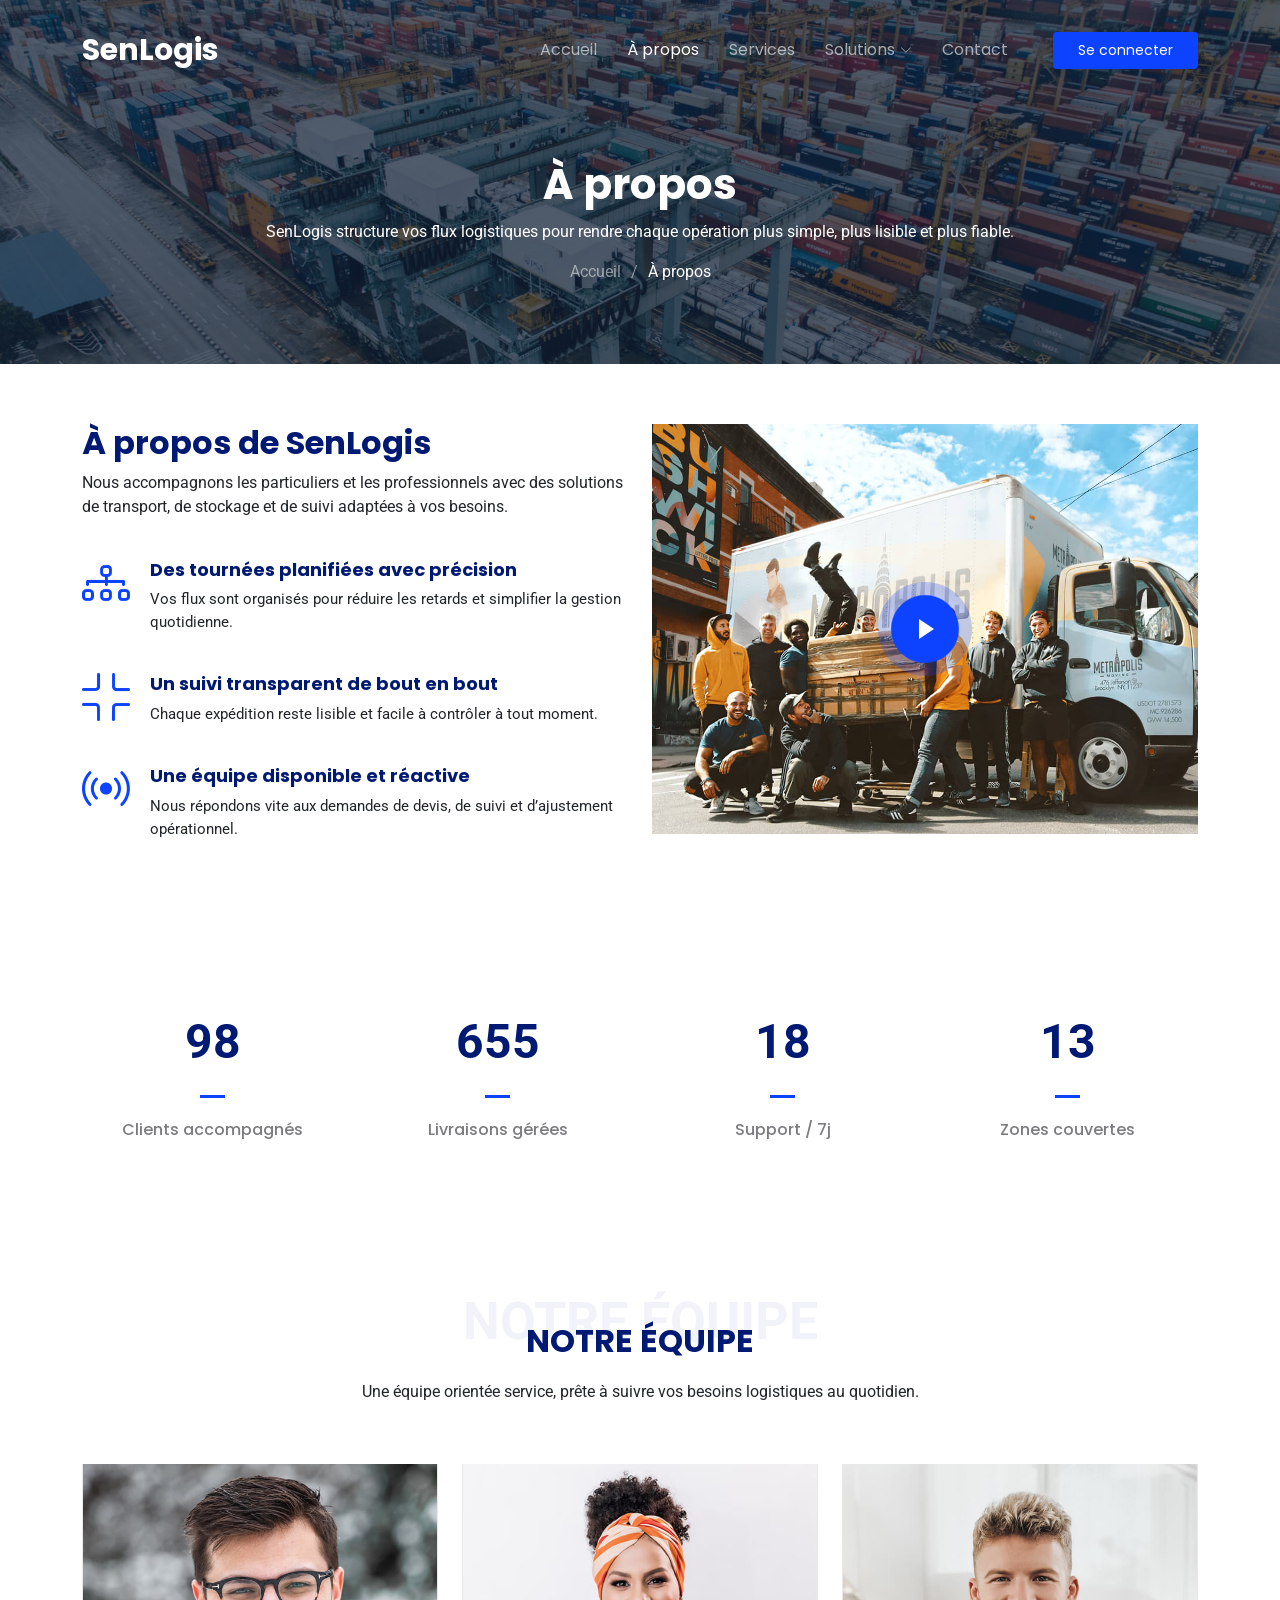
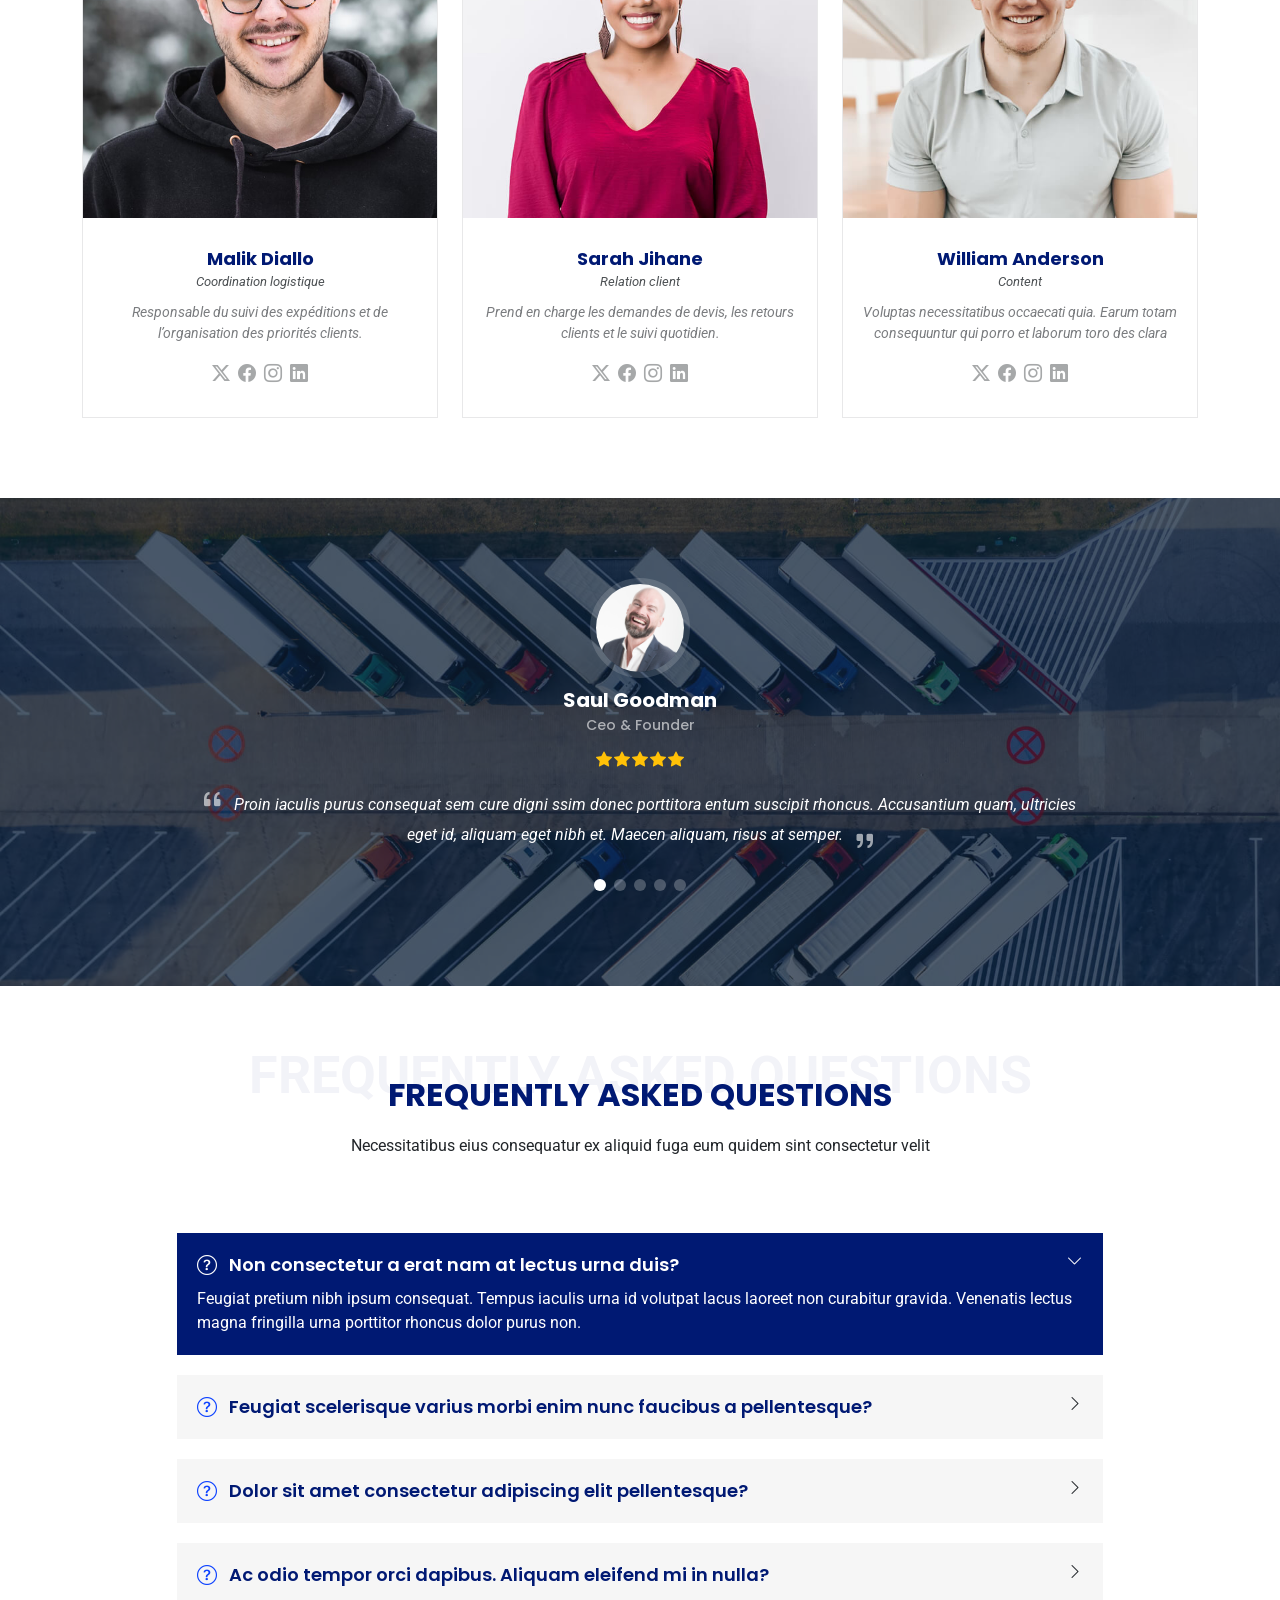
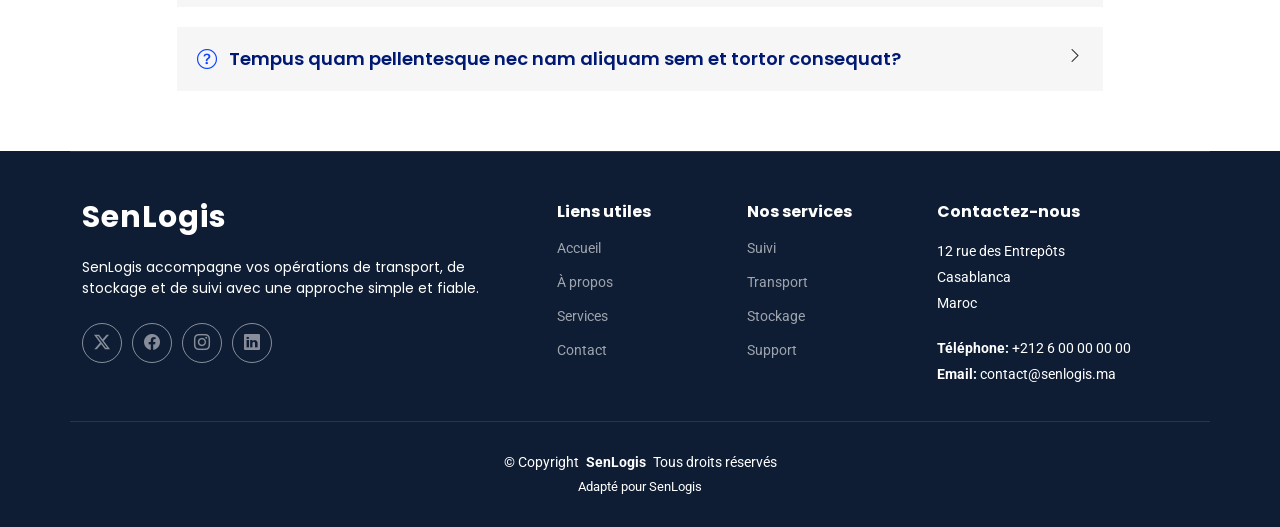
==== commit f9c36e4d: "zozo" ====
--- a/public/template/templateVitrine/Logis/about.html
+++ b/public/template/templateVitrine/Logis/about.html
@@ -50,10 +50,9 @@
 
       <nav id="navmenu" class="navmenu">
         <ul>
-          <li><a href="index.html">Accueil<br></a></li>
+          <li><a href="../../../../index.php">Accueil<br></a></li>
           <li><a href="about.html" class="active">À propos</a></li>
           <li><a href="services.html">Services</a></li>
-          <li><a href="pricing.html">Offres</a></li>
           <li class="dropdown"><a href="starter-page.html"><span>Solutions</span> <i class="bi bi-chevron-down toggle-dropdown"></i></a>
             <ul>
               <li><a href="service-details.html">Suivi</a></li>
@@ -62,21 +61,18 @@
                   <li><a href="about.html">Stockage</a></li>
                   <li><a href="services.html">Transport</a></li>
                   <li><a href="service-details.html">Fret</a></li>
-                  <li><a href="pricing.html">Devis</a></li>
                   <li><a href="contact.html">Contact</a></li>
                 </ul>
               </li>
-              <li><a href="pricing.html">Offres</a></li>
               <li><a href="contact.html">Contact rapide</a></li>
-              <li><a href="get-a-quote.html">Demande de devis</a></li>
             </ul>
           </li>
           <li><a href="contact.html">Contact</a></li>
+          <a class="btn-getstarted" href="../../../../login.php">Se connecter</a>
+
         </ul>
         <i class="mobile-nav-toggle d-xl-none bi bi-list"></i>
       </nav>
-
-      <a class="btn-getstarted" href="get-a-quote.html">Demander un devis</a>
 
     </div>
   </header>
@@ -474,7 +470,6 @@
             <li><a href="index.html">Accueil</a></li>
             <li><a href="about.html">À propos</a></li>
             <li><a href="services.html">Services</a></li>
-            <li><a href="pricing.html">Offres</a></li>
             <li><a href="contact.html">Contact</a></li>
           </ul>
         </div>
@@ -485,7 +480,6 @@
             <li><a href="service-details.html">Suivi</a></li>
             <li><a href="service-details.html">Transport</a></li>
             <li><a href="service-details.html">Stockage</a></li>
-            <li><a href="get-a-quote.html">Devis</a></li>
             <li><a href="contact.html">Support</a></li>
           </ul>
         </div>
